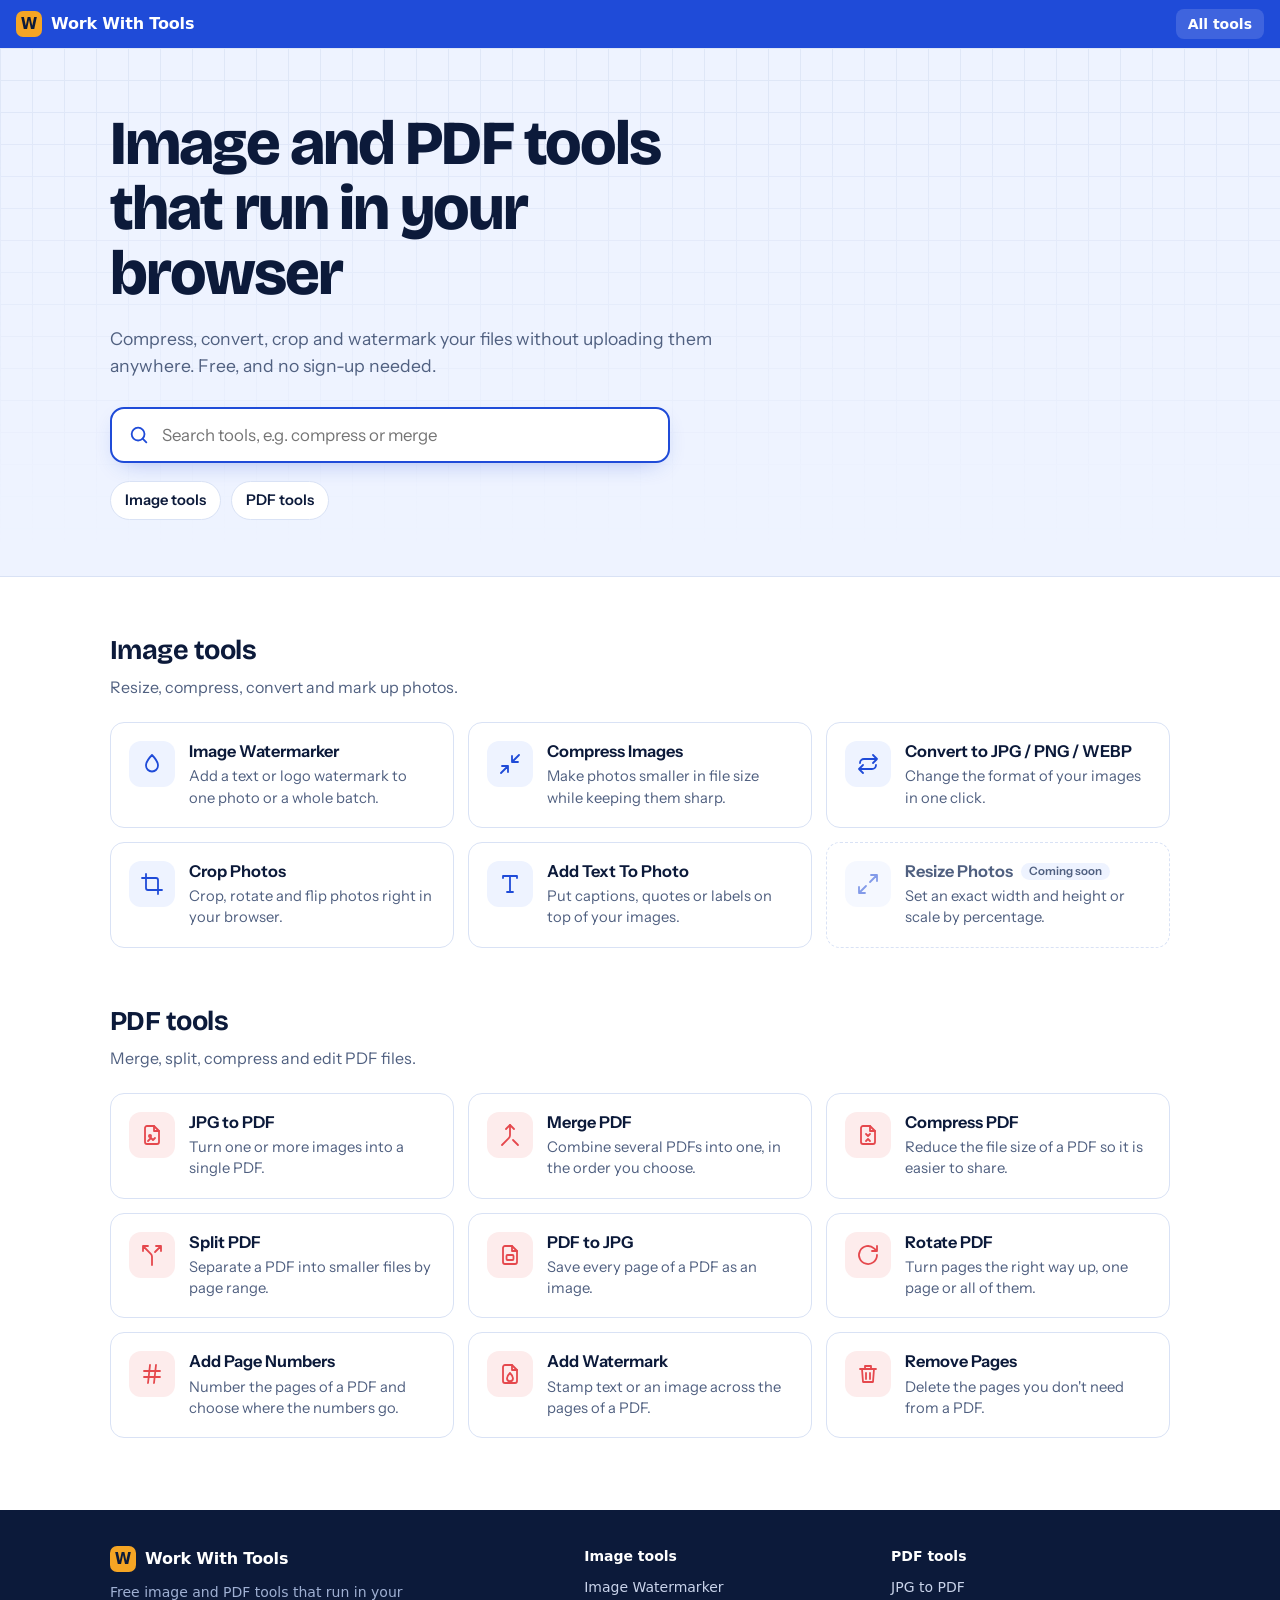
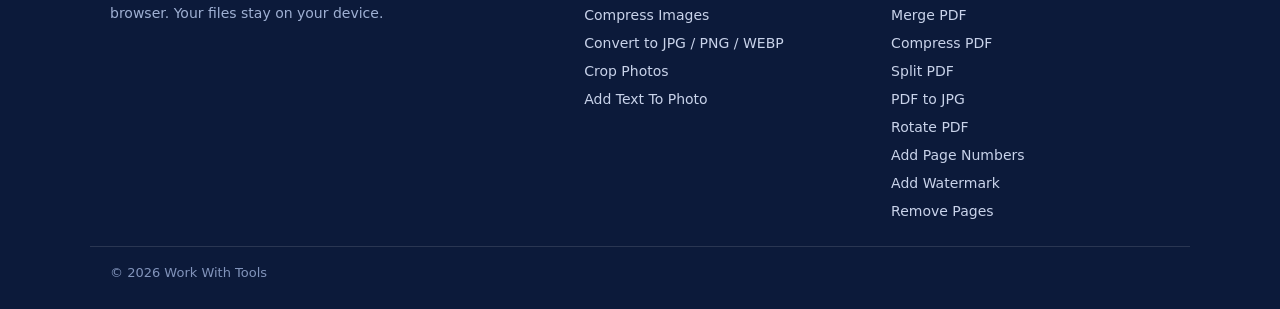
==== index.html @ 84531fa9 "Add files via upload" ====
<!DOCTYPE html>
<html lang="en">
<head>
<meta charset="utf-8">
<meta name="viewport" content="width=device-width, initial-scale=1, viewport-fit=cover">
<title>Work With Tools – Free image and PDF tools in your browser</title>
<meta name="description" content="Compress, convert, crop and watermark images, and work with PDF files. Free online tools that run in your browser. No sign-up, and your files never leave your device.">
<meta name="theme-color" content="#1f4bd8">
<meta property="og:title" content="Work With Tools – Free image and PDF tools">
<meta property="og:description" content="Free image and PDF tools that run in your browser. No sign-up, no uploads.">
<meta property="og:type" content="website">
<link rel="icon" href="assets/favicon.svg" type="image/svg+xml">
<link rel="preconnect" href="https://fonts.googleapis.com">
<link rel="preconnect" href="https://fonts.gstatic.com" crossorigin>
<link rel="stylesheet" href="https://fonts.googleapis.com/css2?family=Bricolage+Grotesque:wght@700;800&family=Instrument+Sans:wght@400;500;600;700&display=swap">
<link rel="stylesheet" href="assets/site.css">
</head>
<body class="wt-home">

<div class="wt-bar">
  <a class="wt-logo" href="/"><span class="wt-mark">W</span>Work With Tools</a>
  <a class="wt-all" href="#tools">All tools</a>
</div>

<header class="wt-hero">
  <div class="wt-hero-in">
    <h1>Image and PDF tools that run in your browser</h1>
    <p>Compress, convert, crop and watermark your files without uploading them anywhere. Free, and no sign-up needed.</p>
    <label class="wt-search">
      <svg width="22" height="22" viewBox="0 0 24 24" fill="none" stroke="currentColor" stroke-width="2" stroke-linecap="round" aria-hidden="true"><circle cx="11" cy="11" r="7"/><path d="M20 20l-4-4"/></svg>
      <input id="q" type="search" placeholder="Search tools, e.g. compress or merge" autocomplete="off" aria-label="Search tools">
    </label>
    <nav class="wt-jump" aria-label="Tool categories">
      <a href="#image">Image tools</a>
      <a href="#pdf">PDF tools</a>
    </nav>
  </div>
</header>

<main class="wt-main" id="tools">
  <div id="sections"></div>
  <p class="wt-empty" id="empty" hidden></p>
</main>

<script src="assets/tools.js"></script>
<script>
(function () {
  var tools = window.TOOLS, cats = window.TOOL_CATS;
  var host = document.getElementById("sections");

  function svg(t){ return '<svg viewBox="0 0 24 24" aria-hidden="true">' + t.icon + '</svg>'; }
  function card(t){
    var inner = '<span class="wt-ico">' + svg(t) + '</span><span><h3>' + t.name +
      (t.ready ? '' : '<span class="wt-pill">Coming soon</span>') + '</h3><p>' + t.desc + '</p></span>';
    return t.ready
      ? '<a class="wt-card" href="/' + t.slug + '/" data-s="' + (t.name + " " + t.kw).toLowerCase() + '">' + inner + '</a>'
      : '<div class="wt-card soon" data-s="' + (t.name + " " + t.kw).toLowerCase() + '">' + inner + '</div>';
  }
  host.innerHTML = Object.keys(cats).map(function (c) {
    var list = tools.filter(function (t) { return t.cat === c; })
      .sort(function (a, b) { return (b.ready ? 1 : 0) - (a.ready ? 1 : 0); });
    return '<section class="wt-sec ' + c + '" id="' + c + '"><h2>' + cats[c].title + '</h2><p>' + cats[c].blurb +
      '</p><div class="wt-grid">' + list.map(card).join("") + '</div></section>';
  }).join("");

  var q = document.getElementById("q"), empty = document.getElementById("empty");
  q.addEventListener("input", function () {
    var v = q.value.trim().toLowerCase(), shown = 0;
    host.querySelectorAll(".wt-card").forEach(function (el) {
      var ok = !v || el.dataset.s.indexOf(v) !== -1;
      el.hidden = !ok; if (ok) shown++;
    });
    host.querySelectorAll(".wt-sec").forEach(function (s) {
      s.hidden = !s.querySelector(".wt-card:not([hidden])");
    });
    empty.hidden = shown > 0;
    empty.textContent = 'No tool matches "' + q.value.trim() + '". Try "PDF", "compress" or "crop".';
  });
})();
</script>
<script src="assets/site.js"></script>
</body>
</html>
---- assets/site.css ----
/* Work With Tools - shared styles (top bar, footer, home page) */
:root{--wt-ink:#0c1a3a;--wt-blue:#1f4bd8;--wt-blue-d:#1739a8;--wt-tint:#eef3ff;--wt-line:#d9e2f5;--wt-mut:#506080;--wt-coral:#e5484d;--wt-coral-t:#fdecec;--wt-amber:#f5a524;--wt-font:system-ui,-apple-system,"Segoe UI",Roboto,sans-serif}

/* ---------- Top bar (also injected on every tool page) ---------- */
.wt-bar{position:relative;z-index:50;display:flex;align-items:center;justify-content:space-between;gap:12px;min-height:48px;padding:0 16px;background:var(--wt-blue);color:#fff;font-family:var(--wt-font);font-size:14px;line-height:1.2}
.wt-bar a{color:#fff;text-decoration:none}
.wt-logo{display:inline-flex;align-items:center;gap:9px;font-weight:700;font-size:16px;letter-spacing:-.01em}
.wt-mark{display:inline-grid;place-items:center;width:26px;height:26px;border-radius:7px;background:var(--wt-amber);color:var(--wt-ink);font-weight:800;font-size:15px}
.wt-all{padding:7px 12px;border-radius:8px;background:rgba(255,255,255,.14);font-weight:600}
.wt-all:hover{background:rgba(255,255,255,.26)}
.wt-bar a:focus-visible,.wt-foot a:focus-visible{outline:2px solid #fff;outline-offset:2px}

/* ---------- Footer ---------- */
.wt-foot{margin-top:48px;background:var(--wt-ink);color:#c9d3ea;font-family:var(--wt-font);font-size:14px;line-height:1.5}
.wt-foot a{color:#c9d3ea;text-decoration:none}
.wt-foot a:hover{color:#fff;text-decoration:underline}
.wt-foot .wt-logo{color:#fff}
.wt-foot-in{max-width:1100px;margin:0 auto;padding:36px 20px 24px;display:grid;grid-template-columns:1.6fr 1fr 1fr;gap:28px}
.wt-foot-brand p{margin:10px 0 0;max-width:34ch;color:#9fb0d3}
.wt-foot h3{margin:0 0 10px;font-size:14px;font-weight:700;color:#fff}
.wt-foot ul{list-style:none;margin:0;padding:0;display:grid;gap:7px}
.wt-foot-base{max-width:1100px;margin:0 auto;padding:16px 20px 26px;border-top:1px solid rgba(255,255,255,.12);color:#8294bb;font-size:13px}
@media (max-width:700px){.wt-foot-in{grid-template-columns:1fr 1fr}.wt-foot-brand{grid-column:1/-1}}

/* ---------- Home page ---------- */
.wt-home{margin:0;background:#fff;color:var(--wt-ink);font-family:"Instrument Sans",var(--wt-font);line-height:1.55}
.wt-home *{box-sizing:border-box}
.wt-home .wt-foot{margin-top:72px}
.wt-hero{position:relative;background:var(--wt-tint);border-bottom:1px solid var(--wt-line);overflow:hidden}
.wt-hero::before{content:"";position:absolute;inset:0;background-image:linear-gradient(var(--wt-line) 1px,transparent 1px),linear-gradient(90deg,var(--wt-line) 1px,transparent 1px);background-size:32px 32px;-webkit-mask-image:linear-gradient(180deg,#000 10%,transparent 95%);mask-image:linear-gradient(180deg,#000 10%,transparent 95%);opacity:.7}
.wt-hero-in{position:relative;max-width:1100px;margin:0 auto;padding:64px 20px 56px}
.wt-hero h1{margin:0;max-width:16ch;font-family:"Bricolage Grotesque",var(--wt-font);font-weight:800;font-size:clamp(2.2rem,5.6vw,3.9rem);line-height:1.04;letter-spacing:-.03em}
.wt-hero p{margin:18px 0 0;max-width:52ch;font-size:1.1rem;color:var(--wt-mut)}
.wt-search{margin-top:28px;display:flex;align-items:center;gap:10px;max-width:560px;height:56px;padding:0 16px;background:#fff;border:2px solid var(--wt-blue);border-radius:14px;box-shadow:0 8px 24px -12px rgba(31,75,216,.45)}
.wt-search svg{flex:none;color:var(--wt-blue)}
.wt-search input{flex:1;min-width:0;border:0;outline:0;background:transparent;font:inherit;font-size:1.05rem;color:var(--wt-ink)}
.wt-search:focus-within{box-shadow:0 0 0 4px rgba(31,75,216,.2)}
.wt-jump{margin-top:18px;display:flex;flex-wrap:wrap;gap:10px}
.wt-jump a{padding:7px 14px;border-radius:999px;border:1px solid var(--wt-line);background:#fff;color:var(--wt-ink);font-weight:600;font-size:.92rem;text-decoration:none}
.wt-jump a:hover{border-color:var(--wt-blue);color:var(--wt-blue)}

.wt-main{max-width:1100px;margin:0 auto;padding:0 20px}
.wt-sec{padding-top:52px;scroll-margin-top:12px}
.wt-sec h2{margin:0;font-family:"Bricolage Grotesque",var(--wt-font);font-weight:700;font-size:1.7rem;letter-spacing:-.02em}
.wt-sec>p{margin:4px 0 22px;color:var(--wt-mut)}
.wt-grid{display:grid;grid-template-columns:repeat(auto-fill,minmax(260px,1fr));gap:14px}
.wt-card{display:flex;gap:14px;align-items:flex-start;padding:18px;border:1px solid var(--wt-line);border-radius:14px;background:#fff;color:inherit;text-decoration:none}
.wt-card h3{margin:0;font-size:1.02rem;font-weight:650;line-height:1.3}
.wt-card p{margin:4px 0 0;font-size:.92rem;color:var(--wt-mut);line-height:1.45}
.wt-ico{flex:none;display:grid;place-items:center;width:46px;height:46px;border-radius:12px;background:var(--wt-tint);color:var(--wt-blue)}
.wt-ico svg{width:24px;height:24px;fill:none;stroke:currentColor;stroke-width:1.8;stroke-linecap:round;stroke-linejoin:round}
.pdf .wt-ico{background:var(--wt-coral-t);color:var(--wt-coral)}
a.wt-card:hover{border-color:var(--wt-blue);box-shadow:0 10px 24px -16px rgba(31,75,216,.55)}
.pdf a.wt-card:hover{border-color:var(--wt-coral);box-shadow:0 10px 24px -16px rgba(229,72,77,.5)}
a.wt-card:focus-visible{outline:3px solid var(--wt-blue);outline-offset:2px}
.wt-card.soon{border-style:dashed;background:transparent}
.wt-card.soon .wt-ico{opacity:.55}
.wt-card.soon h3{color:var(--wt-mut)}
.wt-pill{display:inline-block;margin-left:8px;padding:1px 8px;border-radius:999px;background:var(--wt-tint);color:var(--wt-mut);font-size:.72rem;font-weight:600;vertical-align:2px}
.wt-empty{margin:56px 0 0;padding:28px;border:1px dashed var(--wt-line);border-radius:14px;color:var(--wt-mut);text-align:center}
[hidden]{display:none!important}

.wt-btn{display:inline-block;padding:11px 20px;border-radius:10px;background:var(--wt-blue);color:#fff;font-weight:600;text-decoration:none}
.wt-btn:hover{background:var(--wt-blue-d)}
.wt-404{max-width:520px;margin:0 auto;padding:96px 20px 40px}
.wt-404 h1{font-family:"Bricolage Grotesque",var(--wt-font);font-size:2.2rem;letter-spacing:-.02em;margin:0 0 8px}
.wt-404 p{color:var(--wt-mut);margin:0 0 24px}
@media (prefers-reduced-motion:no-preference){a.wt-card,.wt-jump a{transition:border-color .15s,box-shadow .15s,color .15s}}
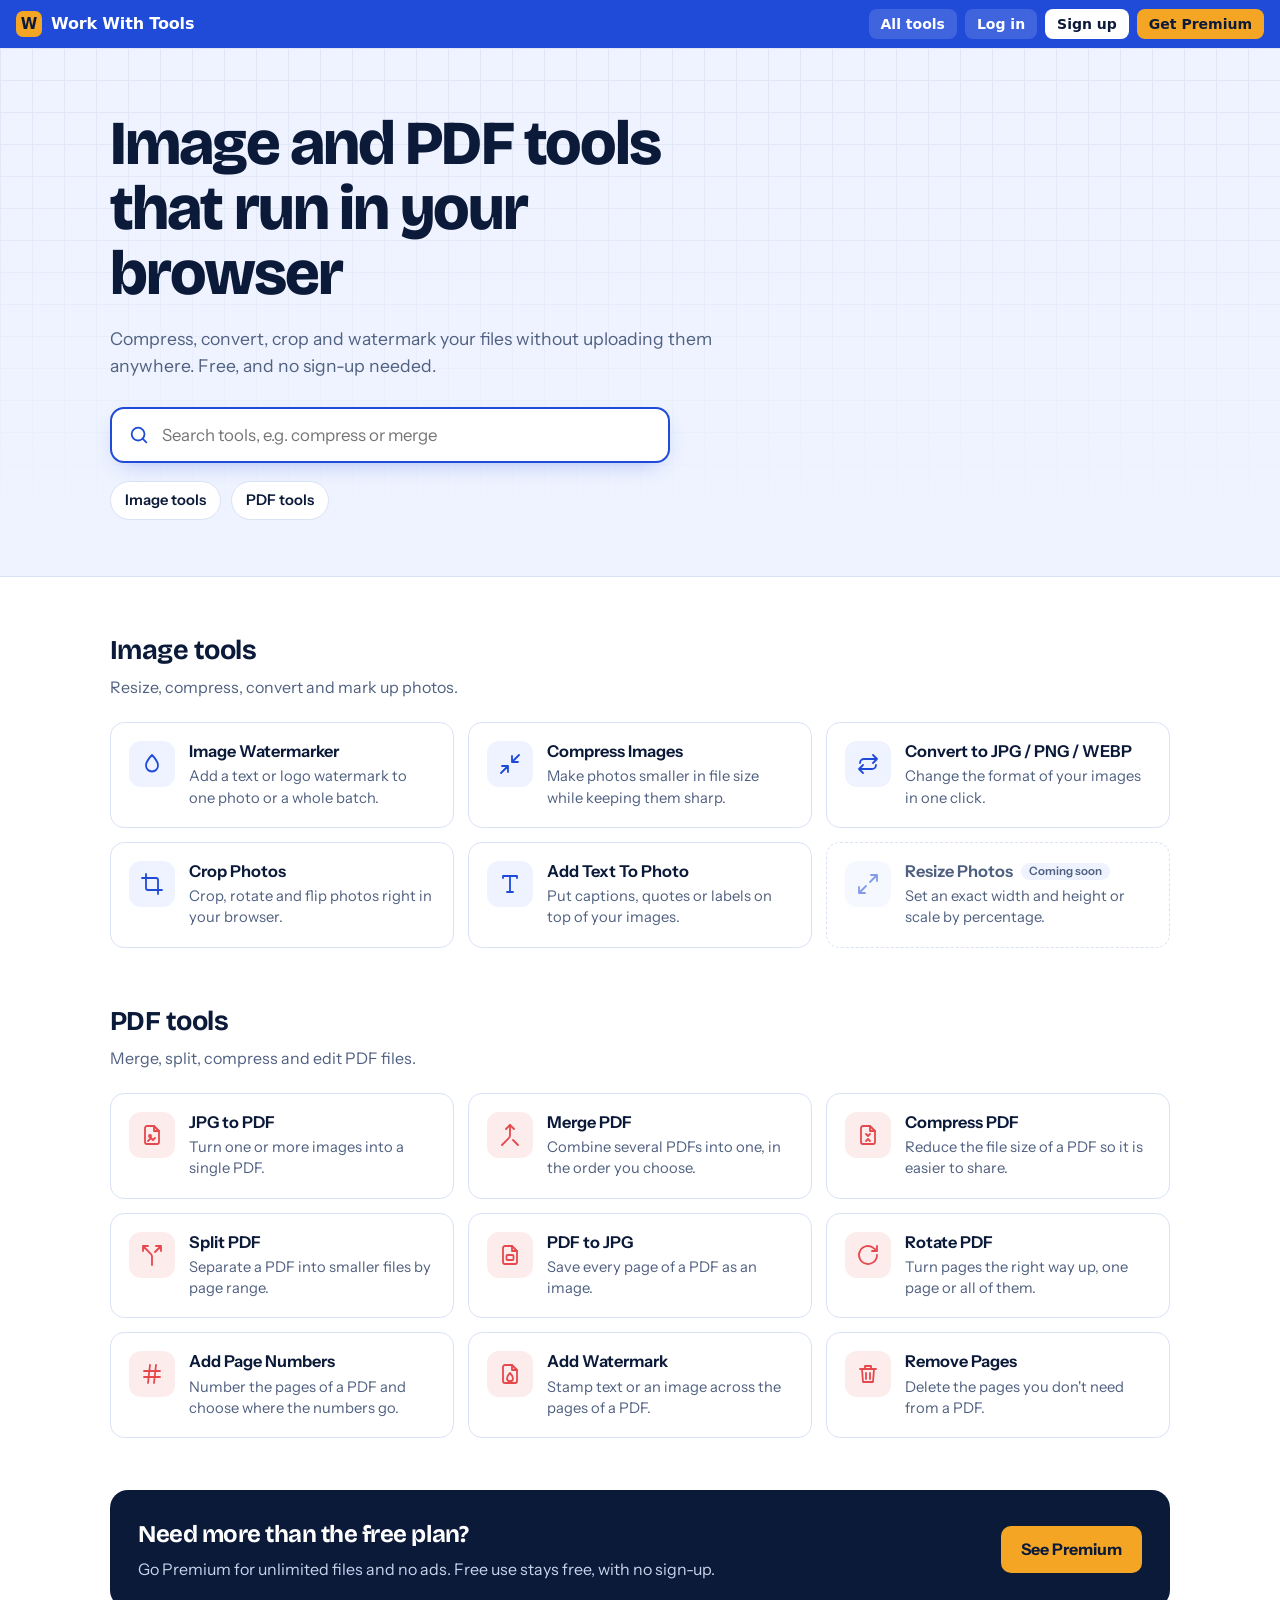
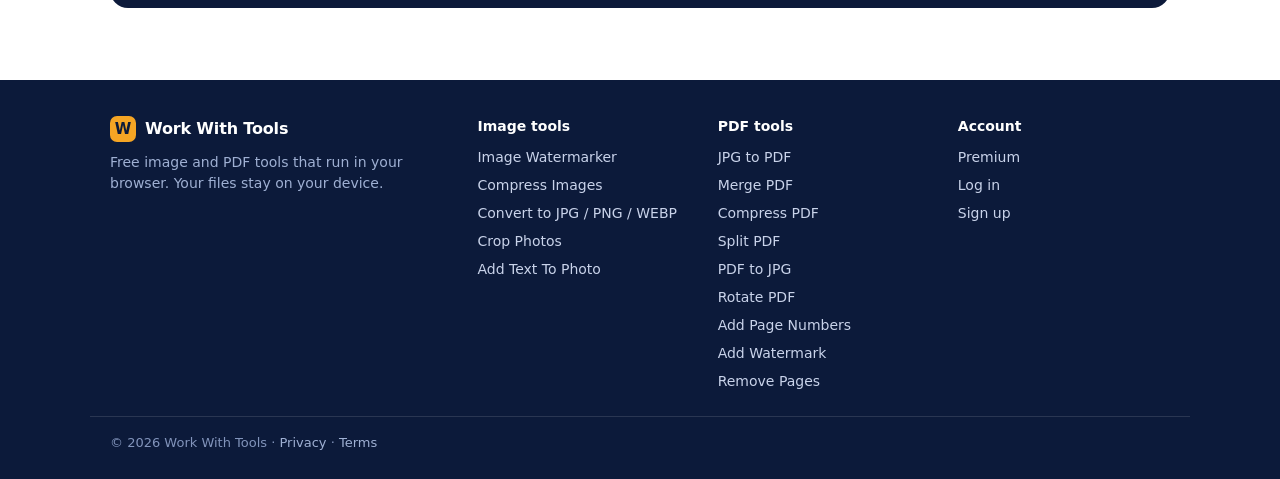
==== commit 7529ad69: "Add files via upload" ====
--- a/index.html
+++ b/index.html
@@ -24,43 +24,55 @@
 
 <header class="wt-hero">
   <div class="wt-hero-in">
-    <h1>Image and PDF tools that run in your browser</h1>
-    <p>Compress, convert, crop and watermark your files without uploading them anywhere. Free, and no sign-up needed.</p>
+    <h1 id="heroTitle">Image and PDF tools that run in your browser</h1>
+    <p id="heroText">Compress, convert, crop and watermark your files without uploading them anywhere. Free, and no sign-up needed.</p>
     <label class="wt-search">
       <svg width="22" height="22" viewBox="0 0 24 24" fill="none" stroke="currentColor" stroke-width="2" stroke-linecap="round" aria-hidden="true"><circle cx="11" cy="11" r="7"/><path d="M20 20l-4-4"/></svg>
       <input id="q" type="search" placeholder="Search tools, e.g. compress or merge" autocomplete="off" aria-label="Search tools">
     </label>
-    <nav class="wt-jump" aria-label="Tool categories">
-      <a href="#image">Image tools</a>
-      <a href="#pdf">PDF tools</a>
-    </nav>
+    <nav class="wt-jump" id="jump" aria-label="Tool categories"></nav>
   </div>
 </header>
 
 <main class="wt-main" id="tools">
   <div id="sections"></div>
   <p class="wt-empty" id="empty" hidden></p>
+  <section class="wt-cta" aria-label="Premium">
+    <div><h2>Need more than the free plan?</h2><p>Go Premium for unlimited files and no ads. Free use stays free, with no sign-up.</p></div>
+    <a class="wt-btn" href="/premium/">See Premium</a>
+  </section>
 </main>
 
 <script src="assets/tools.js"></script>
 <script>
 (function () {
-  var tools = window.TOOLS, cats = window.TOOL_CATS;
+  var tools = window.TOOLS || [], cats = window.TOOL_CATS || [], site = window.SITE || {};
   var host = document.getElementById("sections");
+  function esc(s){ return String(s).replace(/[&<>"]/g, function(c){ return {"&":"&amp;","<":"&lt;",">":"&gt;",'"':"&quot;"}[c]; }); }
 
-  function svg(t){ return '<svg viewBox="0 0 24 24" aria-hidden="true">' + t.icon + '</svg>'; }
+  if (site.heroTitle) document.getElementById("heroTitle").textContent = site.heroTitle;
+  if (site.heroText) document.getElementById("heroText").textContent = site.heroText;
+
   function card(t){
-    var inner = '<span class="wt-ico">' + svg(t) + '</span><span><h3>' + t.name +
-      (t.ready ? '' : '<span class="wt-pill">Coming soon</span>') + '</h3><p>' + t.desc + '</p></span>';
-    return t.ready
-      ? '<a class="wt-card" href="/' + t.slug + '/" data-s="' + (t.name + " " + t.kw).toLowerCase() + '">' + inner + '</a>'
-      : '<div class="wt-card soon" data-s="' + (t.name + " " + t.kw).toLowerCase() + '">' + inner + '</div>';
+    var inner = '<span class="wt-ico"><svg viewBox="0 0 24 24" aria-hidden="true">' + (t.icon || "") + '</svg></span><span><h3>' + esc(t.name) +
+      (t.status === "soon" ? '<span class="wt-pill">Coming soon</span>' : '') +
+      (t.status === "paused" ? '<span class="wt-pill paused">Paused</span>' : '') +
+      '</h3><p>' + esc(t.desc || "") + '</p></span>';
+    var s = esc((t.name + " " + (t.kw || "")).toLowerCase());
+    return t.status === "live"
+      ? '<a class="wt-card" href="/' + esc(t.slug) + '/" data-s="' + s + '">' + inner + '</a>'
+      : '<div class="wt-card ' + t.status + '" data-s="' + s + '">' + inner + '</div>';
   }
-  host.innerHTML = Object.keys(cats).map(function (c) {
-    var list = tools.filter(function (t) { return t.cat === c; })
-      .sort(function (a, b) { return (b.ready ? 1 : 0) - (a.ready ? 1 : 0); });
-    return '<section class="wt-sec ' + c + '" id="' + c + '"><h2>' + cats[c].title + '</h2><p>' + cats[c].blurb +
+  var visible = tools.filter(function (t) { return t.status !== "hidden"; });
+  var used = cats.filter(function (c) { return visible.some(function (t) { return t.cat === c.id; }); });
+
+  host.innerHTML = used.map(function (c) {
+    var list = visible.filter(function (t) { return t.cat === c.id; });
+    return '<section class="wt-sec c-' + esc(c.color || "blue") + '" id="cat-' + esc(c.id) + '"><h2>' + esc(c.title) + '</h2><p>' + esc(c.blurb || "") +
       '</p><div class="wt-grid">' + list.map(card).join("") + '</div></section>';
+  }).join("");
+  document.getElementById("jump").innerHTML = used.map(function (c) {
+    return '<a href="#cat-' + esc(c.id) + '">' + esc(c.title) + '</a>';
   }).join("");
 
   var q = document.getElementById("q"), empty = document.getElementById("empty");
@@ -74,7 +86,7 @@
       s.hidden = !s.querySelector(".wt-card:not([hidden])");
     });
     empty.hidden = shown > 0;
-    empty.textContent = 'No tool matches "' + q.value.trim() + '". Try "PDF", "compress" or "crop".';
+    empty.textContent = 'No tool matches "' + q.value.trim() + '". Try another word.';
   });
 })();
 </script>
--- a/assets/site.css
+++ b/assets/site.css
@@ -15,7 +15,7 @@
 .wt-foot a{color:#c9d3ea;text-decoration:none}
 .wt-foot a:hover{color:#fff;text-decoration:underline}
 .wt-foot .wt-logo{color:#fff}
-.wt-foot-in{max-width:1100px;margin:0 auto;padding:36px 20px 24px;display:grid;grid-template-columns:1.6fr 1fr 1fr;gap:28px}
+.wt-foot-in{max-width:1100px;margin:0 auto;padding:36px 20px 24px;display:grid;grid-template-columns:1.6fr repeat(3,1fr);gap:28px}
 .wt-foot-brand p{margin:10px 0 0;max-width:34ch;color:#9fb0d3}
 .wt-foot h3{margin:0 0 10px;font-size:14px;font-weight:700;color:#fff}
 .wt-foot ul{list-style:none;margin:0;padding:0;display:grid;gap:7px}
@@ -47,15 +47,19 @@
 .wt-card{display:flex;gap:14px;align-items:flex-start;padding:18px;border:1px solid var(--wt-line);border-radius:14px;background:#fff;color:inherit;text-decoration:none}
 .wt-card h3{margin:0;font-size:1.02rem;font-weight:650;line-height:1.3}
 .wt-card p{margin:4px 0 0;font-size:.92rem;color:var(--wt-mut);line-height:1.45}
-.wt-ico{flex:none;display:grid;place-items:center;width:46px;height:46px;border-radius:12px;background:var(--wt-tint);color:var(--wt-blue)}
+.wt-sec{--cc:var(--wt-blue);--cct:var(--wt-tint)}
+.wt-sec.c-coral{--cc:var(--wt-coral);--cct:var(--wt-coral-t)}
+.wt-sec.c-green{--cc:#1d7a46;--cct:#e8f6ee}
+.wt-sec.c-amber{--cc:#b36b00;--cct:#fff3d9}
+.wt-sec.c-violet{--cc:#6d3fd1;--cct:#f0eafd}
+.wt-ico{flex:none;display:grid;place-items:center;width:46px;height:46px;border-radius:12px;background:var(--cct);color:var(--cc)}
 .wt-ico svg{width:24px;height:24px;fill:none;stroke:currentColor;stroke-width:1.8;stroke-linecap:round;stroke-linejoin:round}
-.pdf .wt-ico{background:var(--wt-coral-t);color:var(--wt-coral)}
-a.wt-card:hover{border-color:var(--wt-blue);box-shadow:0 10px 24px -16px rgba(31,75,216,.55)}
-.pdf a.wt-card:hover{border-color:var(--wt-coral);box-shadow:0 10px 24px -16px rgba(229,72,77,.5)}
+a.wt-card:hover{border-color:var(--cc);box-shadow:0 10px 24px -16px var(--cc)}
 a.wt-card:focus-visible{outline:3px solid var(--wt-blue);outline-offset:2px}
-.wt-card.soon{border-style:dashed;background:transparent}
-.wt-card.soon .wt-ico{opacity:.55}
-.wt-card.soon h3{color:var(--wt-mut)}
+.wt-card.soon,.wt-card.paused{border-style:dashed;background:transparent}
+.wt-card.soon .wt-ico,.wt-card.paused .wt-ico{opacity:.55}
+.wt-card.soon h3,.wt-card.paused h3{color:var(--wt-mut)}
+.wt-pill.paused{background:#fff3d9;color:#8a5300}
 .wt-pill{display:inline-block;margin-left:8px;padding:1px 8px;border-radius:999px;background:var(--wt-tint);color:var(--wt-mut);font-size:.72rem;font-weight:600;vertical-align:2px}
 .wt-empty{margin:56px 0 0;padding:28px;border:1px dashed var(--wt-line);border-radius:14px;color:var(--wt-mut);text-align:center}
 [hidden]{display:none!important}
@@ -66,3 +70,29 @@
 .wt-404 h1{font-family:"Bricolage Grotesque",var(--wt-font);font-size:2.2rem;letter-spacing:-.02em;margin:0 0 8px}
 .wt-404 p{color:var(--wt-mut);margin:0 0 24px}
 @media (prefers-reduced-motion:no-preference){a.wt-card,.wt-jump a{transition:border-color .15s,box-shadow .15s,color .15s}}
+
+/* Paused tool screen */
+.wt-pause{position:fixed;inset:0;z-index:2147483000;display:grid;place-items:center;padding:24px;background:#fff;color:var(--wt-ink);font-family:var(--wt-font)}
+.wt-pause-box{max-width:460px;text-align:center}
+.wt-pause-box .wt-logo{color:var(--wt-ink);margin-bottom:28px}
+.wt-pause-box h1{margin:0 0 10px;font-size:1.7rem;letter-spacing:-.02em}
+.wt-pause-box p{margin:0 0 24px;color:var(--wt-mut)}
+
+/* ---------- Ads (shown only when switched on in /admin/) ---------- */
+.wt-ad{max-width:1000px;margin:20px auto;padding:0 16px;font-family:var(--wt-font);text-align:center}
+.wt-ad-label{display:block;margin-bottom:4px;color:var(--wt-mut);font-size:11px;letter-spacing:.06em;text-transform:uppercase}
+.wt-ad-body{overflow:hidden}
+.wt-ad img{max-width:100%;height:auto;border-radius:8px}
+
+.wt-foot-base a{color:#9fb0d3;text-decoration:none}.wt-foot-base a:hover{color:#fff;text-decoration:underline}
+/* ---------- Premium banner on the home page ---------- */
+.wt-cta{display:flex;align-items:center;justify-content:space-between;gap:18px;flex-wrap:wrap;margin-top:52px;padding:26px 28px;border-radius:18px;background:var(--wt-ink);color:#fff}
+.wt-cta h2{margin:0 0 4px;font-family:"Bricolage Grotesque",var(--wt-font);font-size:1.5rem;letter-spacing:-.02em}
+.wt-cta p{margin:0;color:#c9d3ea}
+.wt-cta .wt-btn{background:var(--wt-amber);color:var(--wt-ink);font-weight:700}
+.wt-cta .wt-btn:hover{background:#ffb93d}
+/* ---------- Privacy / Terms ---------- */
+.wt-doc{max-width:760px;margin:0 auto;padding:40px 20px 0;font-family:"Instrument Sans",var(--wt-font);line-height:1.65;color:var(--wt-ink)}
+.wt-doc h1{font-family:"Bricolage Grotesque",var(--wt-font);font-size:2.2rem;letter-spacing:-.02em;margin:0 0 6px}
+.wt-doc h2{font-size:1.2rem;margin:28px 0 6px}
+.wt-doc p,.wt-doc li{color:#27365a}.wt-doc .wt-upd{color:var(--wt-mut);font-size:.9rem}
